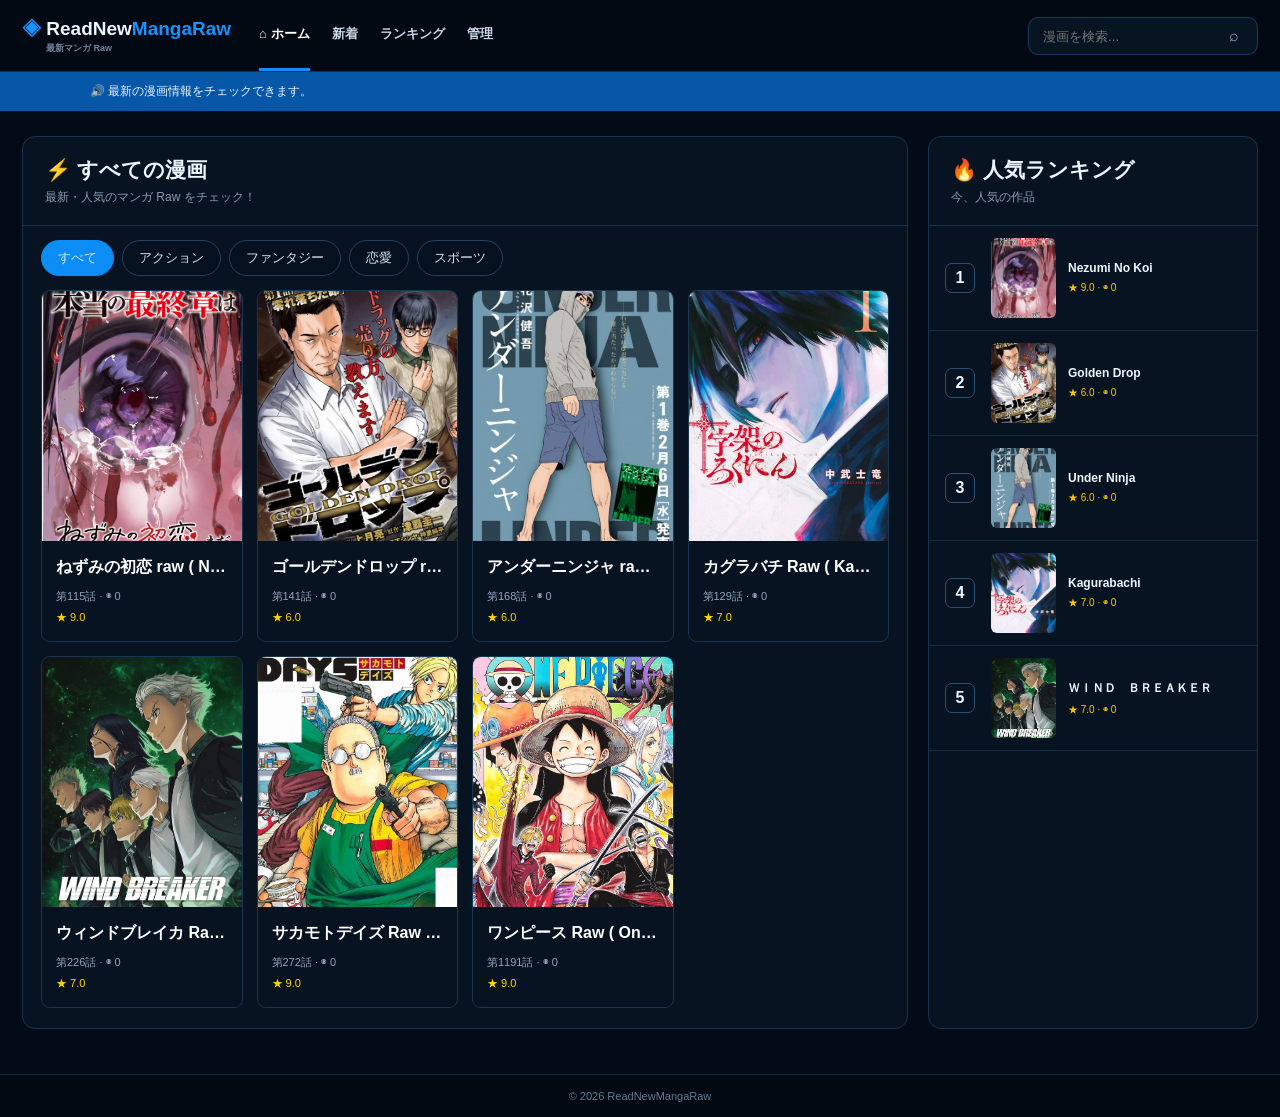
==== index.html @ e3a115fe "Update index.html" ====
<!doctype html>
<html lang="ja">

<head>

<meta charset="utf-8">

<meta
  name="google-site-verification"
  content="vmchjyaTe4ljSW5P7zLpR-S3wUV28DgIV901Qn4MSQI"
>

<meta
  name="viewport"
  content="width=device-width,initial-scale=1"
>

<title>
ReadNewMangaRaw - 最新漫画 Raw
</title>

<link
  rel="stylesheet"
  href="style.css"
>


<!-- Google tag (gtag.js) -->

<script
  async
  src="https://www.googletagmanager.com/gtag/js?id=G-LL2BH8VT9Q"
></script>

<script>

window.dataLayer =
  window.dataLayer || [];

function gtag(){
  dataLayer.push(arguments);
}

gtag(
  'js',
  new Date()
);

gtag(
  'config',
  'G-LL2BH8VT9Q'
);

</script>

</head>


<body>


<!-- =========================================
     HEADER
========================================= -->

<header>

<div class="wrap nav">


<a
  class="brand"
  href="index.html"
>

◈ ReadNew<span>MangaRaw</span>

<small>
最新マンガ Raw
</small>

</a>


<nav>

<a
  class="active"
  href="index.html"
>
⌂ ホーム
</a>

<a href="#latest">
新着
</a>

<a href="#ranking">
ランキング
</a>

<a href="admin/index.html">
管理
</a>

</nav>


<div class="search">

<input
  id="q"
  placeholder="漫画を検索..."
>

⌕

</div>


</div>

</header>


<!-- =========================================
     NOTICE
========================================= -->

<div class="notice">

🔊 最新の漫画情報をチェックできます。

</div>


<!-- =========================================
     MAIN
========================================= -->

<main class="wrap">


<section class="panel">


<div class="heading">

<h1>
⚡ すべての漫画
</h1>

<p>
最新・人気のマンガ Raw をチェック！
</p>

</div>


<!-- =========================================
     GENRE TABS
========================================= -->

<div class="tabs">

<button
  class="on"
  data-g="all"
>
すべて
</button>

<button
  data-g="アクション"
>
アクション
</button>

<button
  data-g="ファンタジー"
>
ファンタジー
</button>

<button
  data-g="恋愛"
>
恋愛
</button>

<button
  data-g="スポーツ"
>
スポーツ
</button>

</div>


<!-- =========================================
     SEO LATEST
========================================= -->

<div id="seoLatest"></div>


<!-- =========================================
     INLINE READER
     
     Post will open HERE.
========================================= -->

<div
  id="inlineReader"
  style="display:none;"
></div>


<!-- =========================================
     LATEST POSTS
========================================= -->

<div
  id="latest"
  class="grid"
></div>


</section>


<!-- =========================================
     RANKING
========================================= -->

<aside
  class="panel"
  id="ranking"
>

<div class="heading">

<h2>
🔥 人気ランキング
</h2>

<p>
今、人気の作品
</p>

</div>


<div id="rank"></div>


</aside>


</main>


<!-- =========================================
     FOOTER
========================================= -->

<footer>

<div class="copy">

© 2026 ReadNewMangaRaw

</div>

</footer>


<!-- =========================================
     MAIN JAVASCRIPT
========================================= -->

<script src="script.js?v=2"></script>


</body>

</html>
---- style.css ----
*{
  box-sizing:border-box
}

body{
  margin:0;
  background:#030b16;
  color:#edf5ff;
  font-family:Arial,"Noto Sans JP",sans-serif
}

a{
  color:inherit;
  text-decoration:none
}

.wrap{
  max-width:1400px;
  margin:auto;
  padding:0 22px
}

header{
  background:#020912;
  border-bottom:1px solid #17304b;
  position:sticky;
  top:0;
  z-index:5
}

.nav{
  min-height:70px;
  display:flex;
  align-items:center;
  gap:28px
}

.brand{
  font-weight:900;
  font-size:19px;
  white-space:nowrap
}

.brand:first-letter{
  color:#1593ff
}

.brand span{
  color:#1593ff
}

.brand small{
  display:block;
  color:#71859d;
  font-size:9px;
  margin-left:24px
}

nav{
  display:flex;
  gap:22px;
  flex:1
}

nav a{
  padding:25px 0;
  color:#c9d8e9;
  font-size:13px;
  font-weight:bold
}

nav a:hover,
nav a.active{
  color:#fff;
  border-bottom:3px solid #148cff
}

.search{
  width:230px;
  border:1px solid #1a3b5d;
  background:#071522;
  border-radius:10px;
  padding:9px 12px;
  color:#9eb2c8
}

.search input{
  width:90%;
  background:none;
  border:0;
  outline:0;
  color:#fff
}

.notice{
  background:#0757a9;
  padding:11px 7%;
  font-size:12px
}

main.wrap{
  display:grid;
  grid-template-columns:minmax(0,1fr) 330px;
  gap:20px;
  margin-top:25px;
  margin-bottom:45px
}

.panel{
  background:#071321;
  border:1px solid #18334f;
  border-radius:13px;
  overflow:hidden
}

.heading{
  padding:19px 22px;
  border-bottom:1px solid #19324b
}

.heading h1,
.heading h2{
  margin:0 0 5px;
  font-size:21px
}

.heading p{
  margin:0;
  color:#879bb2;
  font-size:12px
}

.tabs{
  display:flex;
  gap:8px;
  padding:14px 18px;
  overflow:auto
}

.tabs button{
  white-space:nowrap;
  background:#06111f;
  border:1px solid #24415f;
  color:#d6e4f3;
  padding:8px 16px;
  border-radius:18px;
  cursor:pointer
}

.tabs button.on,
.tabs button:hover{
  background:#0b8df5;
  border-color:#0b8df5
}


/* =========================================
   POST GRID
========================================= */

.grid{
  display:grid;
  grid-template-columns:repeat(4,1fr);
  gap:14px;
  padding:0 18px 20px
}


/* =========================================
   POST CARD
========================================= */

.card{
  background:#081625;
  border:1px solid #193752;
  border-radius:9px;
  overflow:hidden;
  cursor:pointer
}

.card .cover{
  position:relative;
  width:100%;
  height:250px;
  overflow:hidden;
  display:flex;
  align-items:center;
  justify-content:center;
  text-align:center;
  padding:0;
  font-size:22px;
  font-weight:900
}

.card .cover img{
  display:block;
  width:100%;
  height:100%;
  object-fit:cover;
  margin:0;
  padding:0
}

.cover-placeholder{
  width:100%;
  height:100%;
  display:flex;
  align-items:center;
  justify-content:center;
  padding:14px;
  text-align:center;
  font-size:22px;
  font-weight:900
}

.card .body{
  position:relative;
  display:block;
  width:100%;
  padding:14px;
  background:#071321;
  min-height:100px;
  overflow:hidden
}

.card .body h3{
  position:relative;
  display:block;
  width:100%;
  margin:0 0 10px;
  padding:0;
  font-size:16px;
  line-height:1.5;
  color:#fff;
  overflow:hidden;
  text-overflow:ellipsis;
  white-space:nowrap
}

.card .meta{
  position:relative;
  display:block;
  width:100%;
  margin-top:6px;
  line-height:1.4;
  color:#91a5bd;
  font-size:11px
}

.card .rating{
  color:#ffd400
}


/* =========================================
   RANKING
========================================= */

.rank{
  display:grid;
  grid-template-columns:34px 65px minmax(0,1fr);
  gap:12px;
  align-items:center;
  padding:12px 16px;
  border-bottom:1px solid #142c44
}

.rank .num{
  width:30px;
  height:30px;
  border:1px solid #2a5278;
  border-radius:7px;
  display:grid;
  place-items:center;
  font-weight:bold
}


/* =========================================
   RANKING COVER IMAGE
========================================= */

.rank .rcover{
  width:65px;
  height:80px;
  min-width:65px;
  overflow:hidden;
  border-radius:6px;
  background:#174e82;
  display:flex;
  align-items:center;
  justify-content:center;
  padding:0;
  margin:0
}

.rank .rcover img{
  display:block;
  width:100%;
  height:100%;
  max-width:100%;
  max-height:100%;
  object-fit:cover;
  margin:0;
  padding:0;
  border:0
}


/* =========================================
   RANKING TEXT
========================================= */

.rank > div:last-child{
  min-width:0;
  overflow:hidden
}

.rank .rname{
  display:block;
  width:100%;
  font-weight:bold;
  font-size:12px;
  overflow:hidden;
  text-overflow:ellipsis;
  white-space:nowrap
}

.rank .rmeta{
  font-size:10px;
  color:#ffc400;
  margin-top:6px;
  white-space:nowrap;
  overflow:hidden;
  text-overflow:ellipsis
}


/* =========================================
   FOOTER
========================================= */

footer{
  background:#020912;
  border-top:1px solid #142b43
}

.copy{
  text-align:center;
  color:#657a91;
  font-size:11px;
  padding:15px
}


/* =========================================
   TABLET
========================================= */

@media(max-width:900px){

  main.wrap{
    grid-template-columns:1fr
  }

  .grid{
    grid-template-columns:repeat(3,1fr)
  }

}


/* =========================================
   MOBILE
========================================= */

@media(max-width:600px){

  .nav{
    flex-wrap:wrap;
    padding:10px 15px
  }

  .brand{
    width:100%
  }

  nav{
    order:3;
    width:100%;
    overflow:auto
  }

  nav a{
    padding:8px 0
  }

  .grid{
    grid-template-columns:repeat(2,1fr)
  }

  .card .cover{
    height:180px
  }

  .rank{
    grid-template-columns:30px 60px minmax(0,1fr);
    gap:9px
  }

  .rank .rcover{
    width:60px;
    height:75px;
    min-width:60px
  }

}
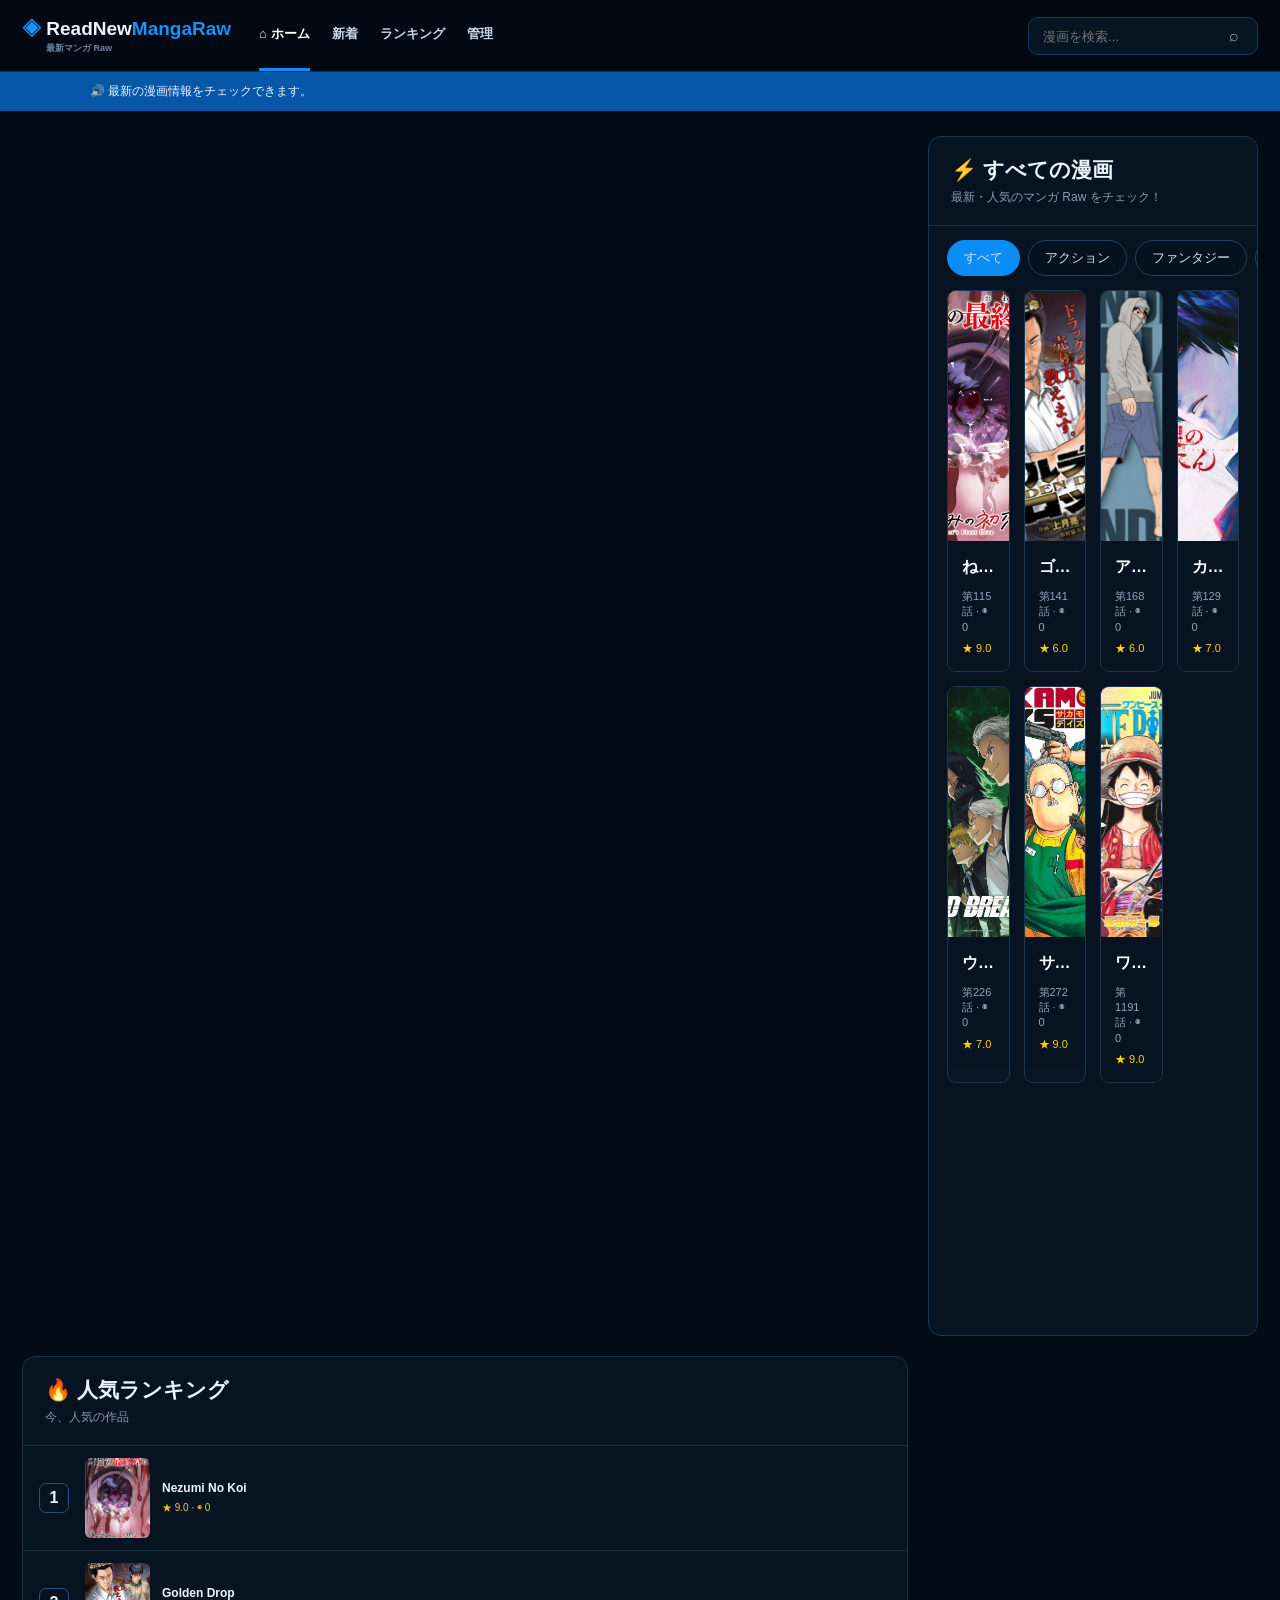
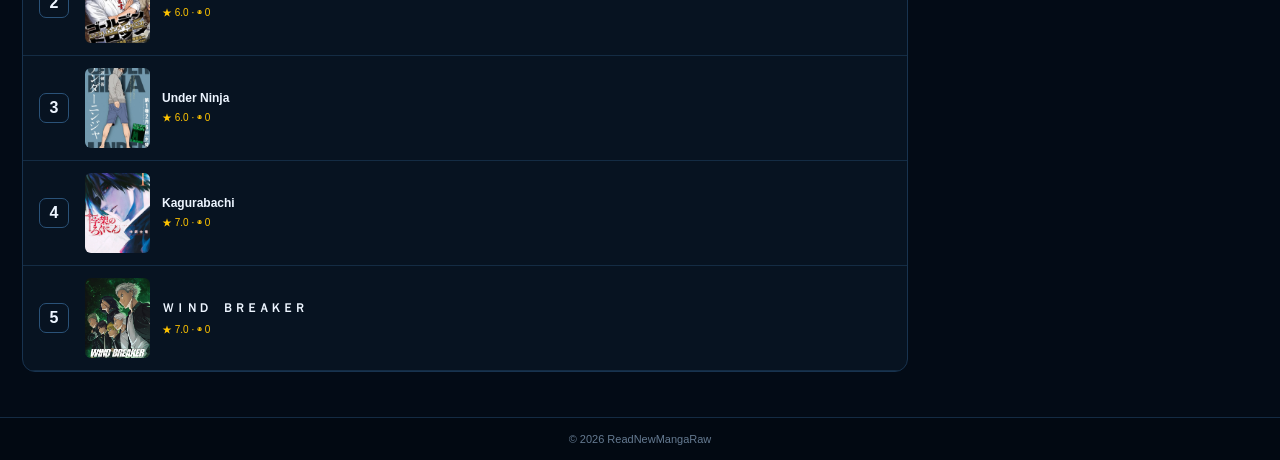
==== commit 4033e015: "Update index.html" ====
--- a/index.html
+++ b/index.html
@@ -25,7 +25,9 @@
 >
 
 
-<!-- Google tag (gtag.js) -->
+<!-- =========================================
+     GOOGLE ANALYTICS
+========================================= -->
 
 <script
   async
@@ -37,18 +39,18 @@
 window.dataLayer =
   window.dataLayer || [];
 
-function gtag(){
+function gtag() {
   dataLayer.push(arguments);
 }
 
 gtag(
-  'js',
+  "js",
   new Date()
 );
 
 gtag(
-  'config',
-  'G-LL2BH8VT9Q'
+  "config",
+  "G-LL2BH8VT9Q"
 );
 
 </script>
@@ -57,6 +59,16 @@
 
 
 <body>
+
+
+<!-- =========================================
+     SOCIAL BAR
+     ONLY ONCE
+========================================= -->
+
+<script
+  src="https://pl30515939.effectivecpmnetwork.com/6c/86/40/6c86409a7ac3c7d0a1490bcf396e5f79.js"
+></script>
 
 
 <!-- =========================================
@@ -110,7 +122,9 @@
 
 <input
   id="q"
+  type="search"
   placeholder="漫画を検索..."
+  autocomplete="off"
 >
 
 ⌕
@@ -140,6 +154,29 @@
 
 <main class="wrap">
 
+
+<!-- =========================================
+     HOMEPAGE ADS
+     
+     IMPORTANT:
+     No fixed height.
+     JS inserts ads here.
+========================================= -->
+
+<div
+  id="homepageAds"
+  style="
+    width:100%;
+    max-width:900px;
+    margin:20px auto;
+    text-align:center;
+  "
+></div>
+
+
+<!-- =========================================
+     POSTS PANEL
+========================================= -->
 
 <section class="panel">
 
@@ -163,61 +200,64 @@
 
 <div class="tabs">
 
-<button
+
+<button
+  type="button"
   class="on"
   data-g="all"
 >
 すべて
 </button>
 
-<button
+
+<button
+  type="button"
   data-g="アクション"
 >
 アクション
 </button>
 
-<button
+
+<button
+  type="button"
   data-g="ファンタジー"
 >
 ファンタジー
 </button>
 
-<button
+
+<button
+  type="button"
   data-g="恋愛"
 >
 恋愛
 </button>
 
-<button
+
+<button
+  type="button"
   data-g="スポーツ"
 >
 スポーツ
 </button>
 
-</div>
-
-
-<!-- =========================================
-     SEO LATEST
+
+</div>
+
+
+<!-- =========================================
+     SEO AREA
 ========================================= -->
 
 <div id="seoLatest"></div>
 
 
 <!-- =========================================
-     INLINE READER
-     
-     Post will open HERE.
-========================================= -->
-
-<div
-  id="inlineReader"
-  style="display:none;"
-></div>
-
-
-<!-- =========================================
-     LATEST POSTS
+     POSTS GRID
+
+     IMPORTANT:
+     JS puts opened post directly
+     after clicked card.
 ========================================= -->
 
 <div
@@ -238,6 +278,7 @@
   id="ranking"
 >
 
+
 <div class="heading">
 
 <h2>
@@ -279,7 +320,9 @@
      MAIN JAVASCRIPT
 ========================================= -->
 
-<script src="script.js?v=2"></script>
+<script
+  src="script.js?v=2000"
+></script>
 
 
 </body>
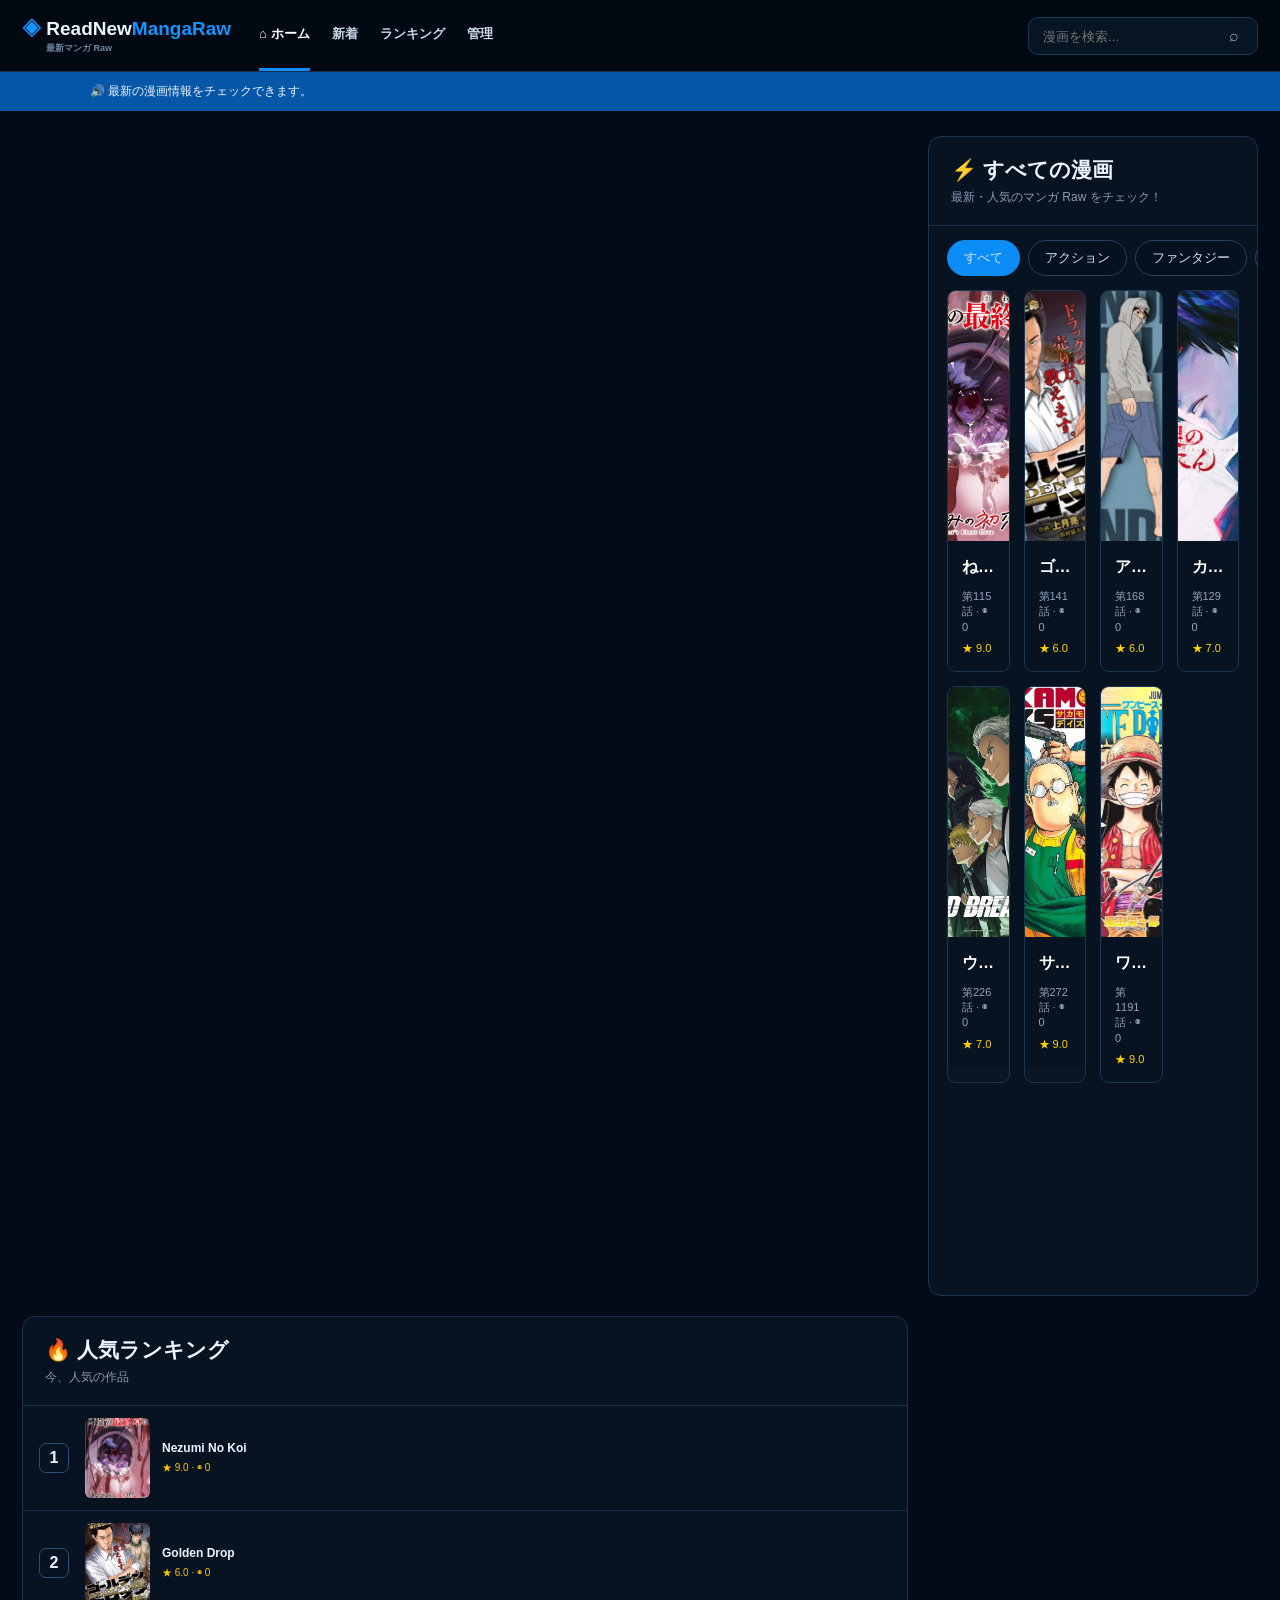
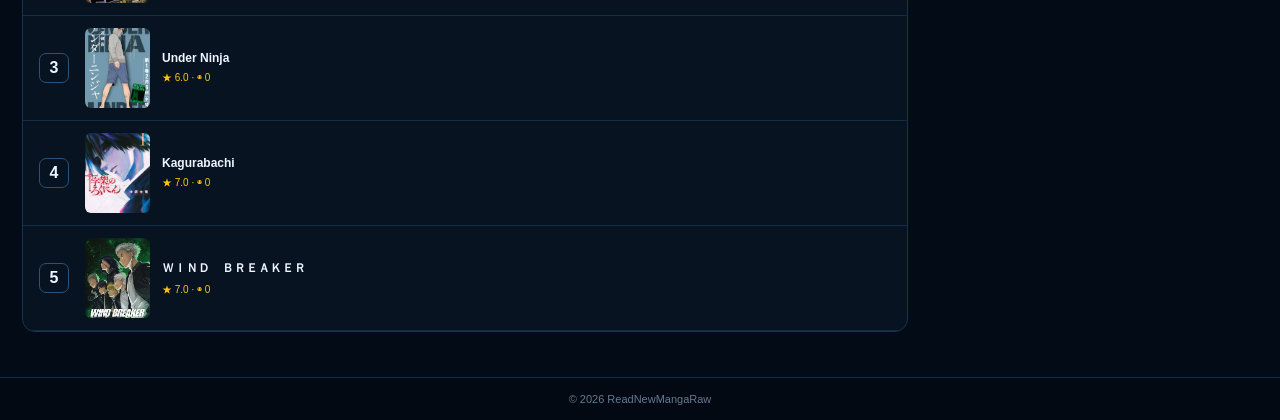
==== commit 4f95df3c: "Refactor index.html for script version and styles Updated script source version and adjusted styles " ====
--- a/index.html
+++ b/index.html
@@ -44,17 +44,18 @@
 }
 
 gtag(
-  "js",
+  'js',
   new Date()
 );
 
 gtag(
-  "config",
-  "G-LL2BH8VT9Q"
+  'config',
+  'G-LL2BH8VT9Q'
 );
 
 </script>
 
+
 </head>
 
 
@@ -63,7 +64,7 @@
 
 <!-- =========================================
      SOCIAL BAR
-     ONLY ONCE
+     LOAD ONCE ONLY
 ========================================= -->
 
 <script
@@ -159,17 +160,19 @@
      HOMEPAGE ADS
      
      IMPORTANT:
-     No fixed height.
-     JS inserts ads here.
+     No fixed 900px width.
+     No extra padding.
+     No extra blank space.
 ========================================= -->
 
 <div
   id="homepageAds"
   style="
     width:100%;
-    max-width:900px;
-    margin:20px auto;
+    margin:0;
+    padding:0;
     text-align:center;
+    line-height:0;
   "
 ></div>
 
@@ -246,18 +249,16 @@
 
 
 <!-- =========================================
-     SEO AREA
-========================================= -->
-
-<div id="seoLatest"></div>
-
-
-<!-- =========================================
-     POSTS GRID
-
-     IMPORTANT:
-     JS puts opened post directly
-     after clicked card.
+     SEO LATEST
+========================================= -->
+
+<div
+  id="seoLatest"
+></div>
+
+
+<!-- =========================================
+     POSTS
 ========================================= -->
 
 <div
@@ -292,7 +293,9 @@
 </div>
 
 
-<div id="rank"></div>
+<div
+  id="rank"
+></div>
 
 
 </aside>
@@ -321,7 +324,7 @@
 ========================================= -->
 
 <script
-  src="script.js?v=2000"
+  src="script.js?v=1000"
 ></script>
 
 
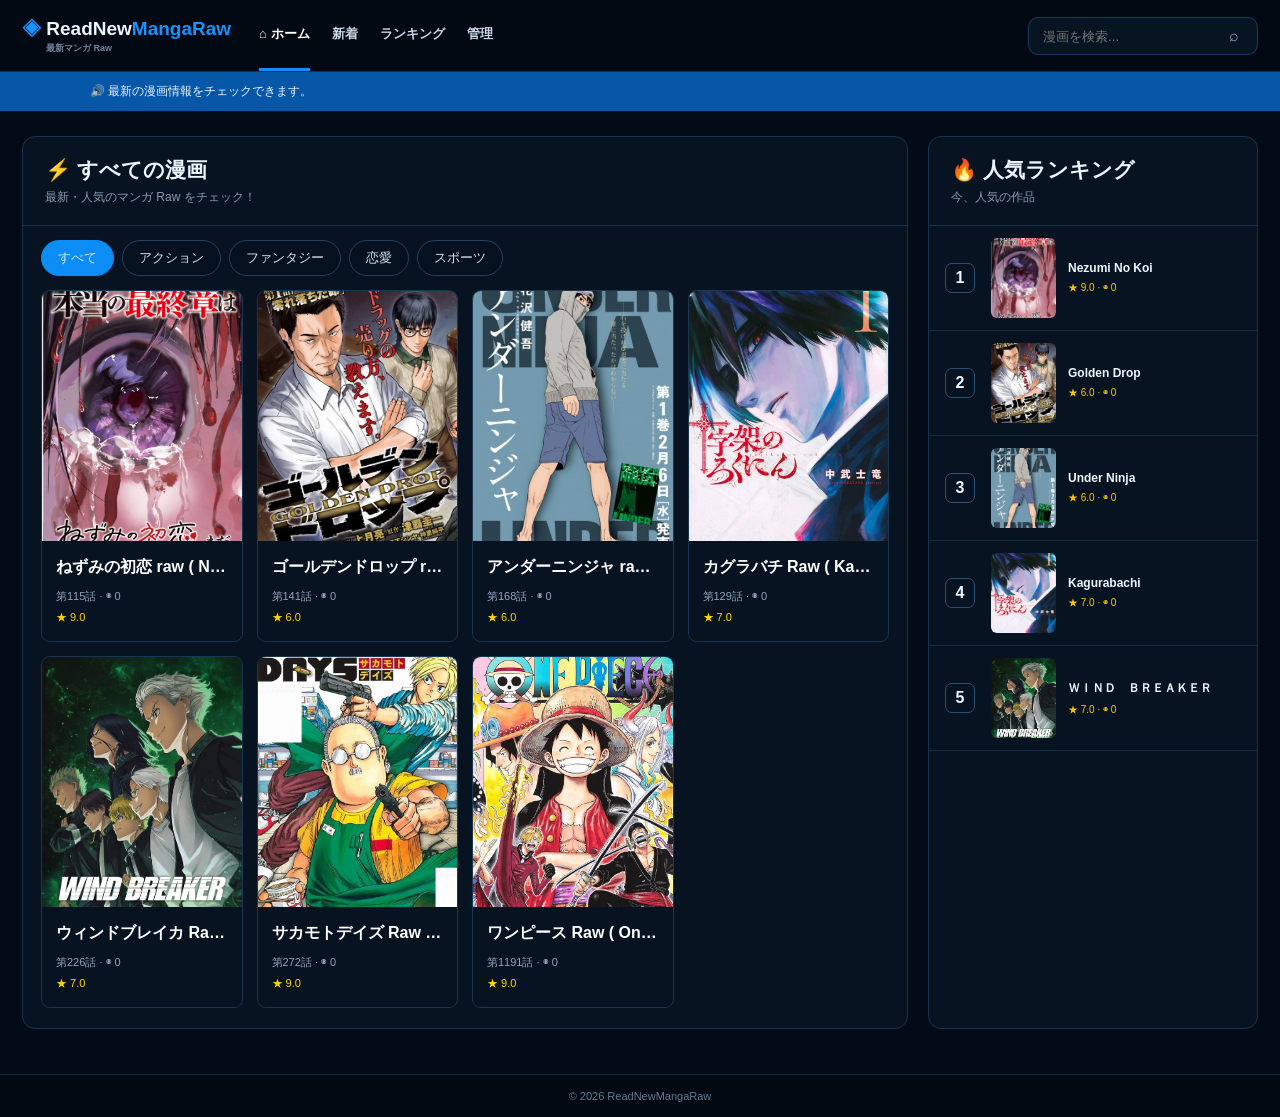
==== commit e60cc00c: "Update index.html" ====
--- a/index.html
+++ b/index.html
@@ -15,19 +15,14 @@
   content="width=device-width,initial-scale=1"
 >
 
-<title>
-ReadNewMangaRaw - 最新漫画 Raw
-</title>
+<title>ReadNewMangaRaw - 最新漫画 Raw</title>
 
 <link
   rel="stylesheet"
-  href="style.css"
->
-
-
-<!-- =========================================
-     GOOGLE ANALYTICS
-========================================= -->
+  href="style.css?v=2000"
+>
+
+<!-- Google Analytics -->
 
 <script
   async
@@ -43,19 +38,15 @@
   dataLayer.push(arguments);
 }
 
+gtag("js", new Date());
+
 gtag(
-  'js',
-  new Date()
+  "config",
+  "G-LL2BH8VT9Q"
 );
 
-gtag(
-  'config',
-  'G-LL2BH8VT9Q'
-);
-
 </script>
 
-
 </head>
 
 
@@ -64,7 +55,6 @@
 
 <!-- =========================================
      SOCIAL BAR
-     LOAD ONCE ONLY
 ========================================= -->
 
 <script
@@ -79,7 +69,6 @@
 <header>
 
 <div class="wrap nav">
-
 
 <a
   class="brand"
@@ -132,7 +121,6 @@
 
 </div>
 
-
 </div>
 
 </header>
@@ -153,33 +141,15 @@
      MAIN
 ========================================= -->
 
-<main class="wrap">
-
-
-<!-- =========================================
-     HOMEPAGE ADS
-     
-     IMPORTANT:
-     No fixed 900px width.
-     No extra padding.
-     No extra blank space.
-========================================= -->
-
-<div
-  id="homepageAds"
-  style="
-    width:100%;
-    margin:0;
-    padding:0;
-    text-align:center;
-    line-height:0;
-  "
-></div>
-
-
-<!-- =========================================
-     POSTS PANEL
-========================================= -->
+<main class="wrap main-layout">
+
+
+<!-- =========================================
+     CONTENT
+========================================= -->
+
+<div class="content-area">
+
 
 <section class="panel">
 
@@ -203,7 +173,6 @@
 
 <div class="tabs">
 
-
 <button
   type="button"
   class="on"
@@ -212,7 +181,6 @@
 すべて
 </button>
 
-
 <button
   type="button"
   data-g="アクション"
@@ -220,7 +188,6 @@
 アクション
 </button>
 
-
 <button
   type="button"
   data-g="ファンタジー"
@@ -228,7 +195,6 @@
 ファンタジー
 </button>
 
-
 <button
   type="button"
   data-g="恋愛"
@@ -236,7 +202,6 @@
 恋愛
 </button>
 
-
 <button
   type="button"
   data-g="スポーツ"
@@ -244,16 +209,20 @@
 スポーツ
 </button>
 
-
-</div>
-
-
-<!-- =========================================
-     SEO LATEST
+</div>
+
+
+<!-- =========================================
+     OPENED POST
+     
+     IMPORTANT:
+     Reader is BEFORE cards.
 ========================================= -->
 
 <div
-  id="seoLatest"
+  id="inlineReader"
+  class="inline-reader"
+  style="display:none;"
 ></div>
 
 
@@ -269,13 +238,15 @@
 
 </section>
 
+</div>
+
 
 <!-- =========================================
      RANKING
 ========================================= -->
 
 <aside
-  class="panel"
+  class="panel ranking-panel"
   id="ranking"
 >
 
@@ -293,9 +264,7 @@
 </div>
 
 
-<div
-  id="rank"
-></div>
+<div id="rank"></div>
 
 
 </aside>
@@ -319,12 +288,8 @@
 </footer>
 
 
-<!-- =========================================
-     MAIN JAVASCRIPT
-========================================= -->
-
 <script
-  src="script.js?v=1000"
+  src="script.js?v=2000"
 ></script>
 
 
